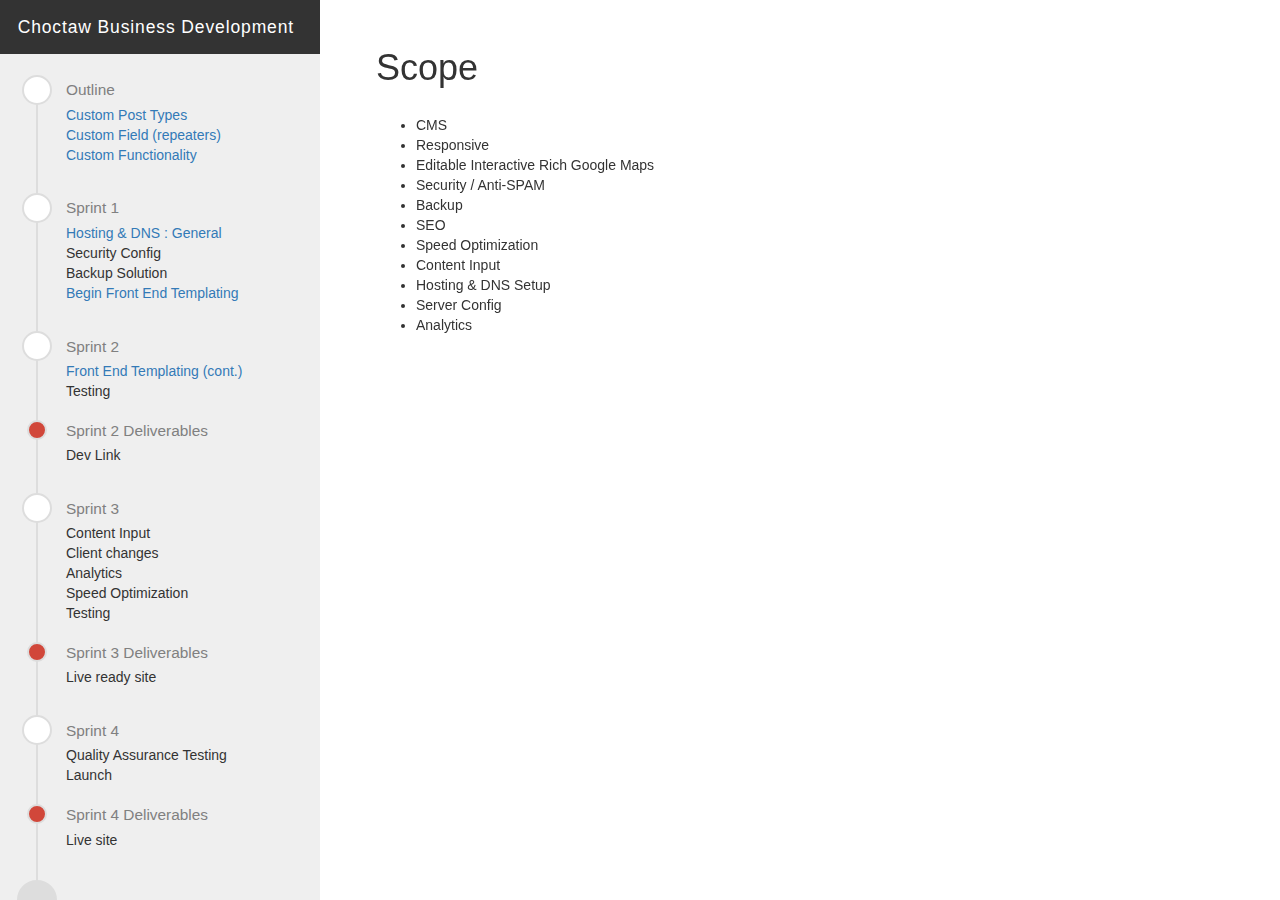
==== index.html @ 486a2cbd "a" ====
<!doctype html>
<html lang="en">
<head>
  <meta charset="UTF-8">
  <title>Choctaw Business Development Project</title>
  <meta name="viewport" content="width=device-width" />
  <link rel="stylesheet" href="//maxcdn.bootstrapcdn.com/bootstrap/3.2.0/css/bootstrap.min.css">
  <link rel="stylesheet" type="text/css" href="css/style.css" media="all" />
</head>
<body>

  <div class="col-sm-3 sidebar">
    <h1><a href="scope.html">Choctaw Business Development</a></h1>
    <div class="scroll">
      
        <!-- Make sure we have timeline data -->
        
        <ol class="timeline">
          
            
            <li class="tl-node">
              
                <div class="tl-stamp">Outline</div>
              
              
              
                
                  
                    <a href="cpt.html">Custom Post Types</a>
                  

                
                  
                    <a href="repeaters.html">Custom Field (repeaters)</a>
                  

                
                  
                    <a href="#">Custom Functionality</a>
                  

                
              
            </li>
          
            
            <li class="tl-node">
              
                <div class="tl-stamp">Sprint 1</div>
              
              
              
                
                  
                    <a href="hosting.html">Hosting &amp; DNS : General</a>
                  

                
                  
                      Security Config<br>
                  

                
                  
                      Backup Solution<br>
                  

                
                  
                    <a href="frontend.html">Begin Front End Templating</a>
                  

                
              
            </li>
          
            
            <li class="tl-node">
              
                <div class="tl-stamp">Sprint 2</div>
              
              
              
                
                  
                    <a href="frontend.html">Front End Templating (cont.)</a>
                  

                
                  
                      Testing<br>
                  

                
              
            </li>
          
            
            <li class="tl-node deliverable">
              
                <div class="tl-stamp">Sprint 2 Deliverables</div>
              
              
              
                
                  
                      Dev Link<br>
                  

                
              
            </li>
          
            
            <li class="tl-node">
              
                <div class="tl-stamp">Sprint 3</div>
              
              
              
                
                  
                      Content Input<br>
                  

                
                  
                      Client changes<br>
                  

                
                  
                      Analytics<br>
                  

                
                  
                      Speed Optimization<br>
                  

                
                  
                      Testing<br>
                  

                
              
            </li>
          
            
            <li class="tl-node deliverable">
              
                <div class="tl-stamp">Sprint 3 Deliverables</div>
              
              
              
                
                  
                      Live ready site<br>
                  

                
              
            </li>
          
            
            <li class="tl-node">
              
                <div class="tl-stamp">Sprint 4</div>
              
              
              
                
                  
                      Quality Assurance Testing<br>
                  

                
                  
                      Launch<br>
                  

                
              
            </li>
          
            
            <li class="tl-node deliverable">
              
                <div class="tl-stamp">Sprint 4 Deliverables</div>
              
              
              
                
                  
                      Live site<br>
                  

                
              
            </li>
          
        </ol>
      
    </div>
  </div>


  <div class="col-sm-7 col-sm-offset-3" id='details'>
    <!-- mixins--><!-- common head--><!DOCTYPE html><head><!--link(rel='stylesheet', href='css/style.css')--><!--link(rel='stylesheet', href='//maxcdn.bootstrapcdn.com/bootstrap/3.2.0/css/bootstrap.min.css')--></head><!-- common body--><body></body><!--  +btn('http://rftb.github.io/Winchester-Timeline', 'Back')(class="btn btn-default")--><h1>Scope</h1>
<ul>
<li>CMS</li>
<li>Responsive</li>
<li>Editable Interactive Rich Google Maps</li>
<li>Security / Anti-SPAM</li>
<li>Backup</li>
<li>SEO</li>
<li>Speed Optimization</li>
<li>Content Input</li>
<li>Hosting &amp; DNS Setup</li>
<li>Server Config</li>
<li>Analytics</li>
</ul>

  </div>

<script src="//cdnjs.cloudflare.com/ajax/libs/jquery/2.1.1/jquery.min.js"></script>
<script src="js/main.js"></script>


</body>
</html>
---- css/style.css ----
*{-moz-box-sizing:border-box;-webkit-box-sizing:border-box;box-sizing:border-box;}html,body,object,iframe,fieldset{margin:0 !important;padding:0 !important;border:0 !important;}ol.timeline,.timeline ul{list-style:none;margin:0;padding:0;}header,footer,nav,section,article,hgroup,figure{display:block;}.sidebar>h1{font-size:1.25em;background-color:#333;margin:0 -0.85em;padding:1em;font-weight:300;letter-spacing:0.05em;}.sidebar>h1 a{color:#FFF;}.timeline h1{font-size:2em;letter-spacing:-0.02em;margin-bottom:0.8em;}.timeline h2{text-transform:lowercase;font-size:1.6em;margin:0 0 0.4em;}.timeline h3{font-size:1.4em;margin:0 0 0.2em;text-transform:lowercase;}hr{border:none;margin:1em 0;border-bottom:#ddd solid 1px;}.tl-content{font-weight:bold;}ol.timeline{border-left:2px solid #dddddd;padding-bottom:3em;padding-right:0.5em;margin:1.5em;position:relative;}.timeline:before{content:"";position:absolute;bottom:0;left:-1.47em;width:40px;height:40px;border-radius:40px;background:#dddddd;border:2px solid #dddddd;}.tl-node{padding-left:2em;margin-bottom:2em;padding-top:0.3em;position:relative;}.tl-node a{display:block;}.tl-node:before{content:"";position:absolute;top:0;left:-16px;width:30px;height:30px;border-radius:50%;background:#fff;border:2px solid #dddddd;}.deliverable{margin-top:-1em;}.deliverable:before{left:-11px;top:5px;width:20px;height:20px;background-color:#D1473A;}.tl-stamp{font-size:1.1em;margin-bottom:0.25em;color:gray;}.instructions{max-width:42em;}.instructions ol{list-style:decimal;list-style-position:inside;}.instructions li{margin-bottom:0.5em;line-height:1.4em;}.instructions pre{background:#eee;color:#333332;padding:20px;border-radius:3px;overflow:auto;}h3 .label{font-size:0.5em;position:relative;bottom:0.25em;left:0.5em;}h1{margin-bottom:0.75em;}h1 sub{padding:0.75em 0;display:block;bottom:0;left:0;font-size:0.5em;color:#666;}.sidebar{position:fixed;top:0;left:0;margin:0;background-color:#efefef;color:#333;height:100%;}.sidebar .scroll{height:900px;overflow-x:hidden;overflow-y:scroll;margin-right:-1.1em;}.sidebar .timeline a{-webkit-transition:all 0.5s;-moz-transition:all 0.5s;-ms-transition:all 0.5s;-o-transition:all 0.5s;transition:all 0.5s;}.sidebar .timeline a.active{background-color:#FFF;margin-right:-4em;margin-left:-1em;padding-left:1em;padding:1em;}#details{padding:2em 4em;}
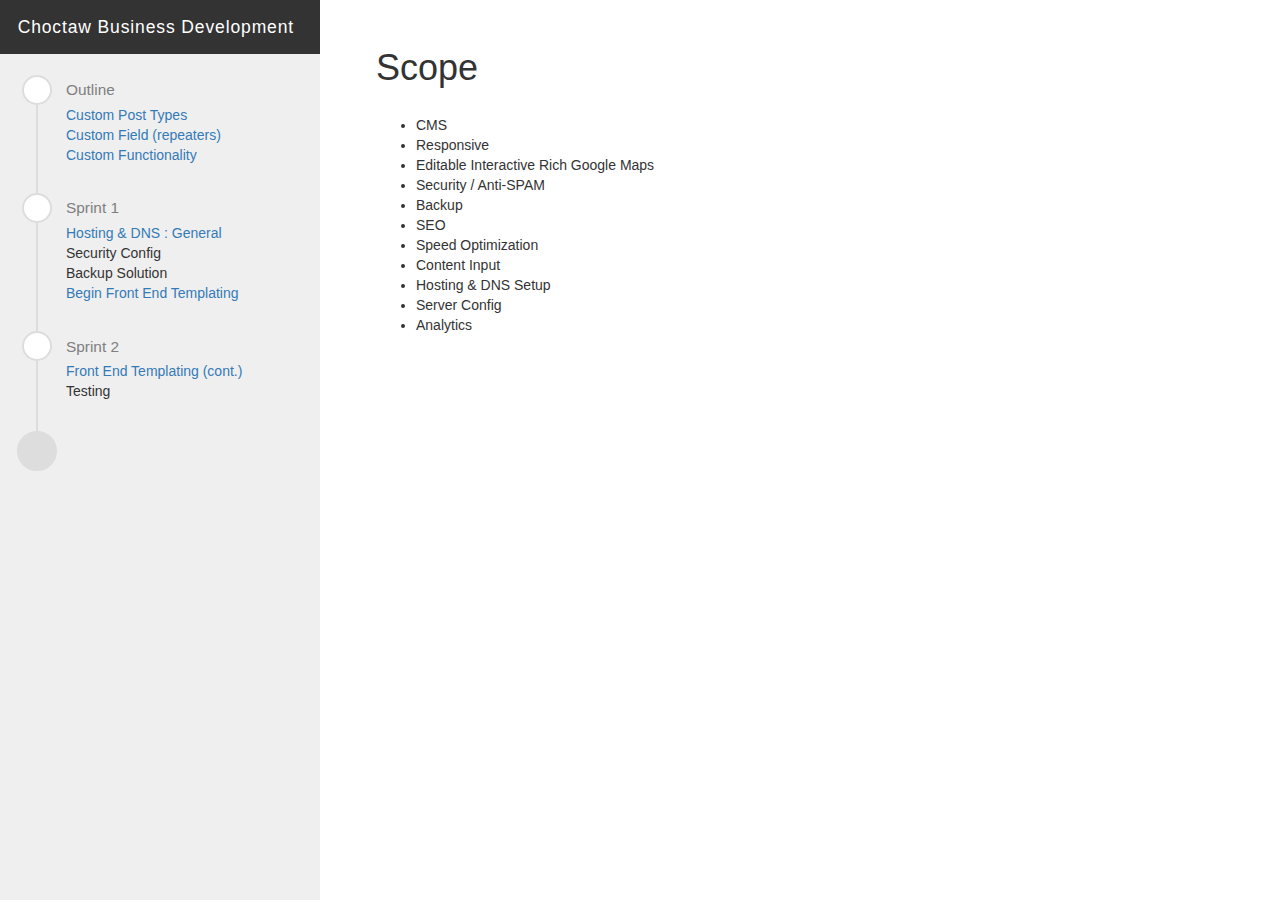
==== commit e8f009b1: "s" ====
--- a/index.html
+++ b/index.html
@@ -95,111 +95,6 @@
               
             </li>
           
-            
-            <li class="tl-node deliverable">
-              
-                <div class="tl-stamp">Sprint 2 Deliverables</div>
-              
-              
-              
-                
-                  
-                      Dev Link<br>
-                  
-
-                
-              
-            </li>
-          
-            
-            <li class="tl-node">
-              
-                <div class="tl-stamp">Sprint 3</div>
-              
-              
-              
-                
-                  
-                      Content Input<br>
-                  
-
-                
-                  
-                      Client changes<br>
-                  
-
-                
-                  
-                      Analytics<br>
-                  
-
-                
-                  
-                      Speed Optimization<br>
-                  
-
-                
-                  
-                      Testing<br>
-                  
-
-                
-              
-            </li>
-          
-            
-            <li class="tl-node deliverable">
-              
-                <div class="tl-stamp">Sprint 3 Deliverables</div>
-              
-              
-              
-                
-                  
-                      Live ready site<br>
-                  
-
-                
-              
-            </li>
-          
-            
-            <li class="tl-node">
-              
-                <div class="tl-stamp">Sprint 4</div>
-              
-              
-              
-                
-                  
-                      Quality Assurance Testing<br>
-                  
-
-                
-                  
-                      Launch<br>
-                  
-
-                
-              
-            </li>
-          
-            
-            <li class="tl-node deliverable">
-              
-                <div class="tl-stamp">Sprint 4 Deliverables</div>
-              
-              
-              
-                
-                  
-                      Live site<br>
-                  
-
-                
-              
-            </li>
-          
         </ol>
       
     </div>
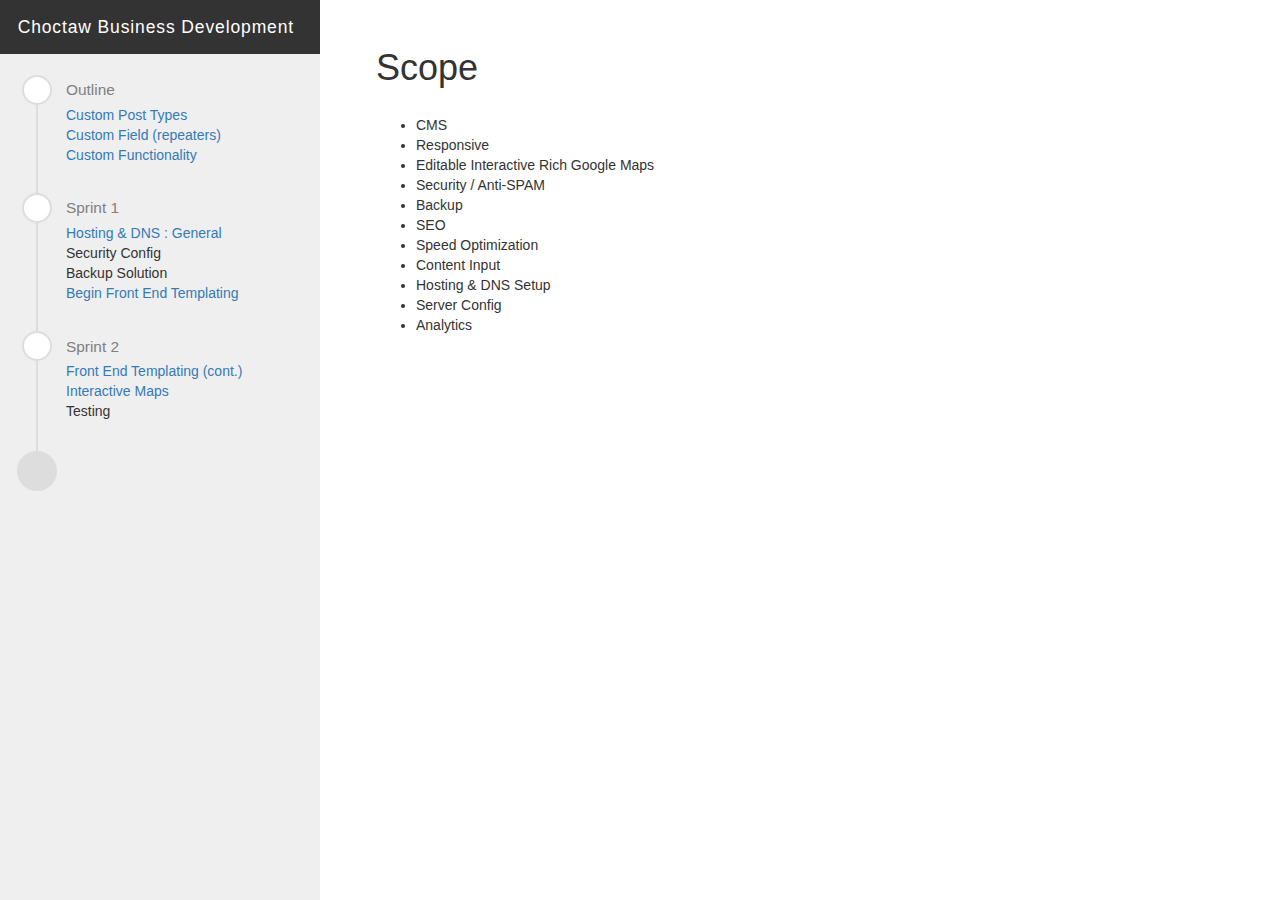
==== commit 98edb0f2: "a" ====
--- a/index.html
+++ b/index.html
@@ -5,6 +5,7 @@
   <title>Choctaw Business Development Project</title>
   <meta name="viewport" content="width=device-width" />
   <link rel="stylesheet" href="//maxcdn.bootstrapcdn.com/bootstrap/3.2.0/css/bootstrap.min.css">
+
   <link rel="stylesheet" type="text/css" href="css/style.css" media="all" />
 </head>
 <body>
@@ -88,6 +89,11 @@
 
                 
                   
+                    <a href="maps.html">Interactive Maps</a>
+                  
+
+                
+                  
                       Testing<br>
                   
 
--- a/css/style.css
+++ b/css/style.css
@@ -1 +1 @@
-*{-moz-box-sizing:border-box;-webkit-box-sizing:border-box;box-sizing:border-box;}html,body,object,iframe,fieldset{margin:0 !important;padding:0 !important;border:0 !important;}ol.timeline,.timeline ul{list-style:none;margin:0;padding:0;}header,footer,nav,section,article,hgroup,figure{display:block;}.sidebar>h1{font-size:1.25em;background-color:#333;margin:0 -0.85em;padding:1em;font-weight:300;letter-spacing:0.05em;}.sidebar>h1 a{color:#FFF;}.timeline h1{font-size:2em;letter-spacing:-0.02em;margin-bottom:0.8em;}.timeline h2{text-transform:lowercase;font-size:1.6em;margin:0 0 0.4em;}.timeline h3{font-size:1.4em;margin:0 0 0.2em;text-transform:lowercase;}hr{border:none;margin:1em 0;border-bottom:#ddd solid 1px;}.tl-content{font-weight:bold;}ol.timeline{border-left:2px solid #dddddd;padding-bottom:3em;padding-right:0.5em;margin:1.5em;position:relative;}.timeline:before{content:"";position:absolute;bottom:0;left:-1.47em;width:40px;height:40px;border-radius:40px;background:#dddddd;border:2px solid #dddddd;}.tl-node{padding-left:2em;margin-bottom:2em;padding-top:0.3em;position:relative;}.tl-node a{display:block;}.tl-node:before{content:"";position:absolute;top:0;left:-16px;width:30px;height:30px;border-radius:50%;background:#fff;border:2px solid #dddddd;}.deliverable{margin-top:-1em;}.deliverable:before{left:-11px;top:5px;width:20px;height:20px;background-color:#D1473A;}.tl-stamp{font-size:1.1em;margin-bottom:0.25em;color:gray;}.instructions{max-width:42em;}.instructions ol{list-style:decimal;list-style-position:inside;}.instructions li{margin-bottom:0.5em;line-height:1.4em;}.instructions pre{background:#eee;color:#333332;padding:20px;border-radius:3px;overflow:auto;}h3 .label{font-size:0.5em;position:relative;bottom:0.25em;left:0.5em;}h1{margin-bottom:0.75em;}h1 sub{padding:0.75em 0;display:block;bottom:0;left:0;font-size:0.5em;color:#666;}.sidebar{position:fixed;top:0;left:0;margin:0;background-color:#efefef;color:#333;height:100%;}.sidebar .scroll{height:900px;overflow-x:hidden;overflow-y:scroll;margin-right:-1.1em;}.sidebar .timeline a{-webkit-transition:all 0.5s;-moz-transition:all 0.5s;-ms-transition:all 0.5s;-o-transition:all 0.5s;transition:all 0.5s;}.sidebar .timeline a.active{background-color:#FFF;margin-right:-4em;margin-left:-1em;padding-left:1em;padding:1em;}#details{padding:2em 4em;}+*{-moz-box-sizing:border-box;-webkit-box-sizing:border-box;box-sizing:border-box;}html,body,object,iframe,fieldset{margin:0 !important;padding:0 !important;border:0 !important;}ol.timeline,.timeline ul{list-style:none;margin:0;padding:0;}header,footer,nav,section,article,hgroup,figure{display:block;}.sidebar>h1{font-size:1.25em;background-color:#333;margin:0 -0.85em;padding:1em;font-weight:300;letter-spacing:0.05em;}.sidebar>h1 a{color:#FFF;}.timeline h1{font-size:2em;letter-spacing:-0.02em;margin-bottom:0.8em;}.timeline h2{text-transform:lowercase;font-size:1.6em;margin:0 0 0.4em;}.timeline h3{font-size:1.4em;margin:0 0 0.2em;text-transform:lowercase;}hr{border:none;margin:1em 0;border-bottom:#ddd solid 1px;}.tl-content{font-weight:bold;}ol.timeline{border-left:2px solid #dddddd;padding-bottom:3em;padding-right:0.5em;margin:1.5em;position:relative;}.timeline:before{content:"";position:absolute;bottom:0;left:-1.47em;width:40px;height:40px;border-radius:40px;background:#dddddd;border:2px solid #dddddd;}.tl-node{padding-left:2em;margin-bottom:2em;padding-top:0.3em;position:relative;}.tl-node a{display:block;}.tl-node:before{content:"";position:absolute;top:0;left:-16px;width:30px;height:30px;border-radius:50%;background:#fff;border:2px solid #dddddd;}.deliverable{margin-top:-1em;}.deliverable:before{left:-11px;top:5px;width:20px;height:20px;background-color:#D1473A;}.tl-stamp{font-size:1.1em;margin-bottom:0.25em;color:gray;}.instructions{max-width:42em;}.instructions ol{list-style:decimal;list-style-position:inside;}.instructions li{margin-bottom:0.5em;line-height:1.4em;}.instructions pre{background:#eee;color:#333332;padding:20px;border-radius:3px;overflow:auto;}h3 .label{font-size:0.5em;position:relative;bottom:0.25em;left:0.5em;}h1{margin-bottom:0.75em;}h1 sub{padding:0.75em 0;display:block;bottom:0;left:0;font-size:0.5em;color:#666;}.sidebar{position:fixed;top:0;left:0;margin:0;background-color:#efefef;color:#333;height:100%;}.sidebar .scroll{height:900px;overflow-x:hidden;overflow-y:scroll;margin-right:-1.1em;}.sidebar .timeline a{-webkit-transition:all 0.5s;-moz-transition:all 0.5s;-ms-transition:all 0.5s;-o-transition:all 0.5s;transition:all 0.5s;}.sidebar .timeline a.active{background-color:#FFF;margin-right:-4em;margin-left:-1em;padding-left:1em;padding:0.5em;margin-top:0.25em;margin-bottom:0.25em;}#details{padding:2em 4em;}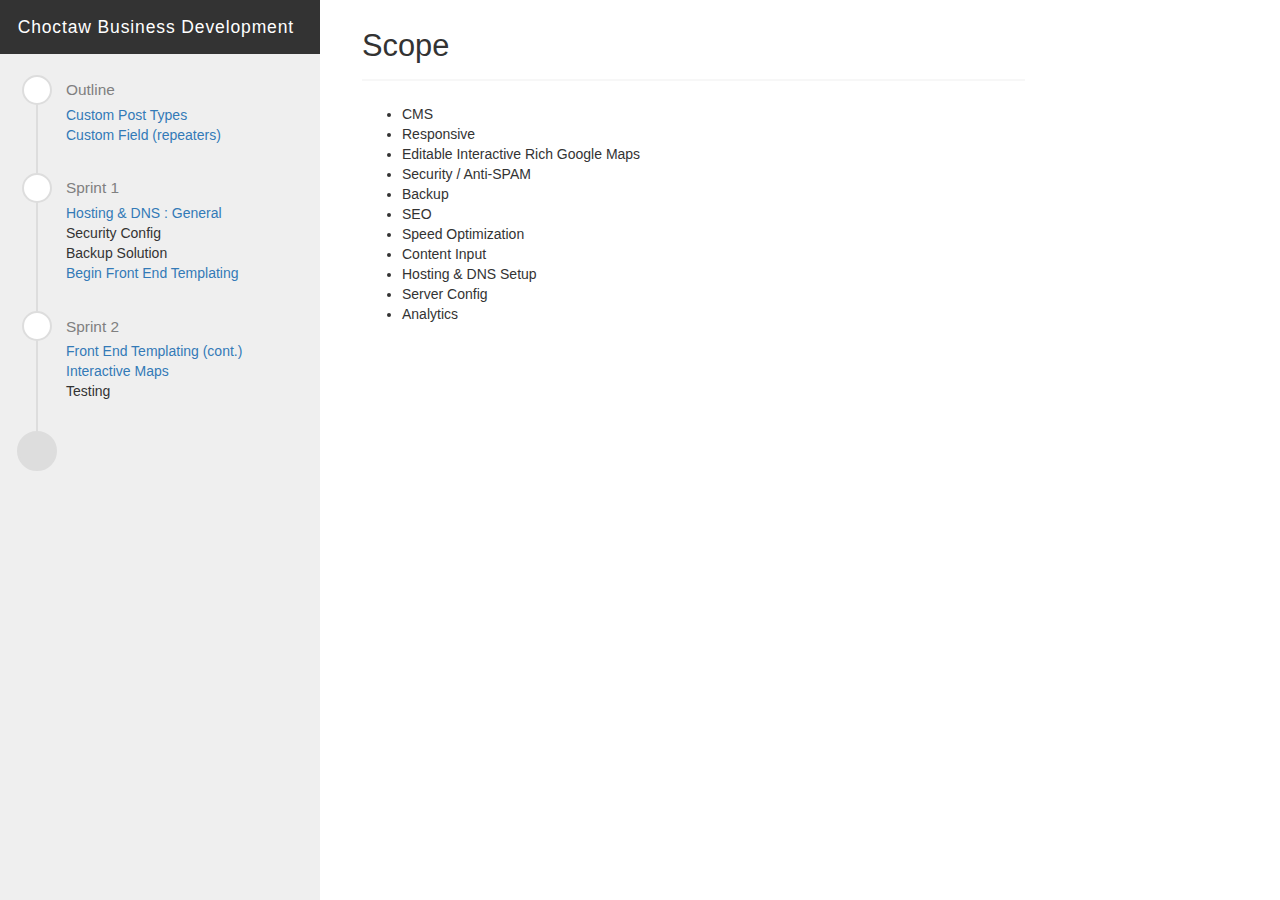
==== commit 41495d8c: "a" ====
--- a/index.html
+++ b/index.html
@@ -33,11 +33,6 @@
                 
                   
                     <a href="repeaters.html">Custom Field (repeaters)</a>
-                  
-
-                
-                  
-                    <a href="#">Custom Functionality</a>
                   
 
                 
--- a/css/style.css
+++ b/css/style.css
@@ -1 +1 @@
-*{-moz-box-sizing:border-box;-webkit-box-sizing:border-box;box-sizing:border-box;}html,body,object,iframe,fieldset{margin:0 !important;padding:0 !important;border:0 !important;}ol.timeline,.timeline ul{list-style:none;margin:0;padding:0;}header,footer,nav,section,article,hgroup,figure{display:block;}.sidebar>h1{font-size:1.25em;background-color:#333;margin:0 -0.85em;padding:1em;font-weight:300;letter-spacing:0.05em;}.sidebar>h1 a{color:#FFF;}.timeline h1{font-size:2em;letter-spacing:-0.02em;margin-bottom:0.8em;}.timeline h2{text-transform:lowercase;font-size:1.6em;margin:0 0 0.4em;}.timeline h3{font-size:1.4em;margin:0 0 0.2em;text-transform:lowercase;}hr{border:none;margin:1em 0;border-bottom:#ddd solid 1px;}.tl-content{font-weight:bold;}ol.timeline{border-left:2px solid #dddddd;padding-bottom:3em;padding-right:0.5em;margin:1.5em;position:relative;}.timeline:before{content:"";position:absolute;bottom:0;left:-1.47em;width:40px;height:40px;border-radius:40px;background:#dddddd;border:2px solid #dddddd;}.tl-node{padding-left:2em;margin-bottom:2em;padding-top:0.3em;position:relative;}.tl-node a{display:block;}.tl-node:before{content:"";position:absolute;top:0;left:-16px;width:30px;height:30px;border-radius:50%;background:#fff;border:2px solid #dddddd;}.deliverable{margin-top:-1em;}.deliverable:before{left:-11px;top:5px;width:20px;height:20px;background-color:#D1473A;}.tl-stamp{font-size:1.1em;margin-bottom:0.25em;color:gray;}.instructions{max-width:42em;}.instructions ol{list-style:decimal;list-style-position:inside;}.instructions li{margin-bottom:0.5em;line-height:1.4em;}.instructions pre{background:#eee;color:#333332;padding:20px;border-radius:3px;overflow:auto;}h3 .label{font-size:0.5em;position:relative;bottom:0.25em;left:0.5em;}h1{margin-bottom:0.75em;}h1 sub{padding:0.75em 0;display:block;bottom:0;left:0;font-size:0.5em;color:#666;}.sidebar{position:fixed;top:0;left:0;margin:0;background-color:#efefef;color:#333;height:100%;}.sidebar .scroll{height:900px;overflow-x:hidden;overflow-y:scroll;margin-right:-1.1em;}.sidebar .timeline a{-webkit-transition:all 0.5s;-moz-transition:all 0.5s;-ms-transition:all 0.5s;-o-transition:all 0.5s;transition:all 0.5s;}.sidebar .timeline a.active{background-color:#FFF;margin-right:-4em;margin-left:-1em;padding-left:1em;padding:0.5em;margin-top:0.25em;margin-bottom:0.25em;}#details{padding:2em 4em;}+*{-moz-box-sizing:border-box;-webkit-box-sizing:border-box;box-sizing:border-box;}html,body,object,iframe,fieldset{margin:0 !important;padding:0 !important;border:0 !important;}ol.timeline,.timeline ul{list-style:none;margin:0;padding:0;}header,footer,nav,section,article,hgroup,figure{display:block;}.sidebar>h1{font-size:1.25em;background-color:#333;margin:0 -0.85em;padding:1em;font-weight:300;letter-spacing:0.05em;}.sidebar>h1 a{color:#FFF;}.timeline h1{font-size:2em;letter-spacing:-0.02em;margin-bottom:0.8em;}.timeline h2{text-transform:lowercase;font-size:1.6em;margin:0 0 0.4em;}.timeline h3{font-size:1.4em;margin:0 0 0.2em;text-transform:lowercase;}hr{border:none;margin:1em 0;border-bottom:#ddd solid 1px;}.tl-content{font-weight:bold;}ol.timeline{border-left:2px solid #dddddd;padding-bottom:3em;padding-right:0.5em;margin:1.5em;position:relative;}.timeline:before{content:"";position:absolute;bottom:0;left:-1.47em;width:40px;height:40px;border-radius:40px;background:#dddddd;border:2px solid #dddddd;}.tl-node{padding-left:2em;margin-bottom:2em;padding-top:0.3em;position:relative;}.tl-node a{display:block;}.tl-node:before{content:"";position:absolute;top:0;left:-16px;width:30px;height:30px;border-radius:50%;background:#fff;border:2px solid #dddddd;}.deliverable{margin-top:-1em;}.deliverable:before{left:-11px;top:5px;width:20px;height:20px;background-color:#D1473A;}.tl-stamp{font-size:1.1em;margin-bottom:0.25em;color:gray;}.instructions{max-width:42em;}.instructions ol{list-style:decimal;list-style-position:inside;}.instructions li{margin-bottom:0.5em;line-height:1.4em;}.instructions pre{background:#eee;color:#333332;padding:20px;border-radius:3px;overflow:auto;}h3 .label{font-size:0.5em;position:relative;bottom:0.25em;left:0.5em;}h1{margin-bottom:0.75em;}h1 sub{padding:0.75em 0;display:block;bottom:0;left:0;font-size:0.5em;color:#666;}.sidebar{position:fixed;top:0;left:0;margin:0;background-color:#efefef;color:#333;height:100%;}.sidebar .scroll{height:900px;overflow-x:hidden;overflow-y:scroll;margin-right:-1.1em;}.sidebar .timeline a{-webkit-transition:all 0.5s;-moz-transition:all 0.5s;-ms-transition:all 0.5s;-o-transition:all 0.5s;transition:all 0.5s;}.sidebar .timeline a.active{background-color:#FFF;margin-right:-4em;margin-left:-1em;padding-left:1em;padding:0.5em;margin-top:0.25em;margin-bottom:0.25em;}#details{padding:1em 3em;}#details h1{border-bottom:2px solid #f7f7f7;margin-top:0.5em;padding-bottom:0.5em;font-size:2.2em;}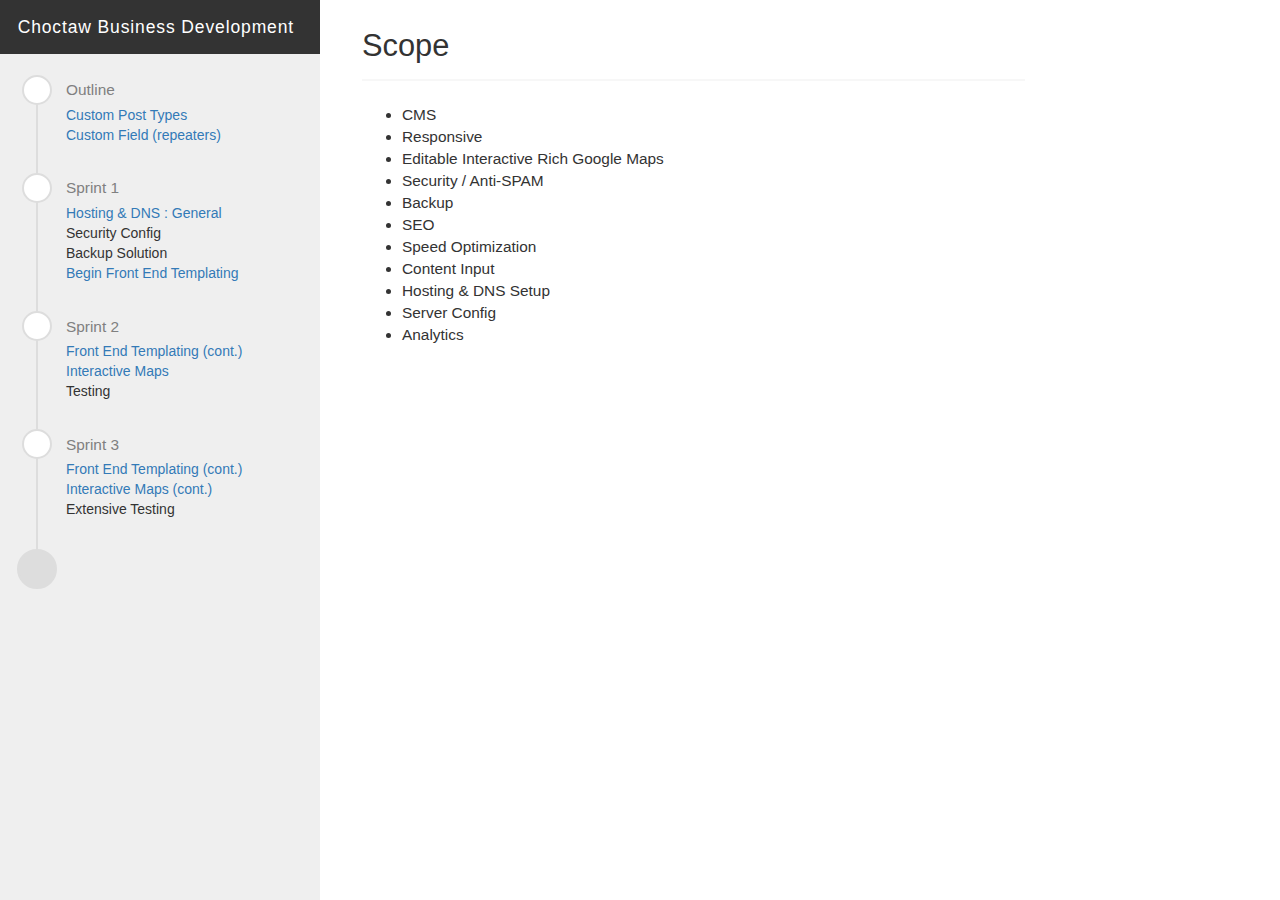
==== commit 9b41f841: "s" ====
--- a/index.html
+++ b/index.html
@@ -96,6 +96,32 @@
               
             </li>
           
+            
+            <li class="tl-node">
+              
+                <div class="tl-stamp">Sprint 3</div>
+              
+              
+              
+                
+                  
+                    <a href="frontend.html">Front End Templating (cont.)</a>
+                  
+
+                
+                  
+                    <a href="maps.html">Interactive Maps (cont.)</a>
+                  
+
+                
+                  
+                      Extensive Testing<br>
+                  
+
+                
+              
+            </li>
+          
         </ol>
       
     </div>
--- a/css/style.css
+++ b/css/style.css
@@ -1 +1 @@
-*{-moz-box-sizing:border-box;-webkit-box-sizing:border-box;box-sizing:border-box;}html,body,object,iframe,fieldset{margin:0 !important;padding:0 !important;border:0 !important;}ol.timeline,.timeline ul{list-style:none;margin:0;padding:0;}header,footer,nav,section,article,hgroup,figure{display:block;}.sidebar>h1{font-size:1.25em;background-color:#333;margin:0 -0.85em;padding:1em;font-weight:300;letter-spacing:0.05em;}.sidebar>h1 a{color:#FFF;}.timeline h1{font-size:2em;letter-spacing:-0.02em;margin-bottom:0.8em;}.timeline h2{text-transform:lowercase;font-size:1.6em;margin:0 0 0.4em;}.timeline h3{font-size:1.4em;margin:0 0 0.2em;text-transform:lowercase;}hr{border:none;margin:1em 0;border-bottom:#ddd solid 1px;}.tl-content{font-weight:bold;}ol.timeline{border-left:2px solid #dddddd;padding-bottom:3em;padding-right:0.5em;margin:1.5em;position:relative;}.timeline:before{content:"";position:absolute;bottom:0;left:-1.47em;width:40px;height:40px;border-radius:40px;background:#dddddd;border:2px solid #dddddd;}.tl-node{padding-left:2em;margin-bottom:2em;padding-top:0.3em;position:relative;}.tl-node a{display:block;}.tl-node:before{content:"";position:absolute;top:0;left:-16px;width:30px;height:30px;border-radius:50%;background:#fff;border:2px solid #dddddd;}.deliverable{margin-top:-1em;}.deliverable:before{left:-11px;top:5px;width:20px;height:20px;background-color:#D1473A;}.tl-stamp{font-size:1.1em;margin-bottom:0.25em;color:gray;}.instructions{max-width:42em;}.instructions ol{list-style:decimal;list-style-position:inside;}.instructions li{margin-bottom:0.5em;line-height:1.4em;}.instructions pre{background:#eee;color:#333332;padding:20px;border-radius:3px;overflow:auto;}h3 .label{font-size:0.5em;position:relative;bottom:0.25em;left:0.5em;}h1{margin-bottom:0.75em;}h1 sub{padding:0.75em 0;display:block;bottom:0;left:0;font-size:0.5em;color:#666;}.sidebar{position:fixed;top:0;left:0;margin:0;background-color:#efefef;color:#333;height:100%;}.sidebar .scroll{height:900px;overflow-x:hidden;overflow-y:scroll;margin-right:-1.1em;}.sidebar .timeline a{-webkit-transition:all 0.5s;-moz-transition:all 0.5s;-ms-transition:all 0.5s;-o-transition:all 0.5s;transition:all 0.5s;}.sidebar .timeline a.active{background-color:#FFF;margin-right:-4em;margin-left:-1em;padding-left:1em;padding:0.5em;margin-top:0.25em;margin-bottom:0.25em;}#details{padding:1em 3em;}#details h1{border-bottom:2px solid #f7f7f7;margin-top:0.5em;padding-bottom:0.5em;font-size:2.2em;}+*{-moz-box-sizing:border-box;-webkit-box-sizing:border-box;box-sizing:border-box;}html,body,object,iframe,fieldset{margin:0 !important;padding:0 !important;border:0 !important;}ol.timeline,.timeline ul{list-style:none;margin:0;padding:0;}header,footer,nav,section,article,hgroup,figure{display:block;}.sidebar>h1{font-size:1.25em;background-color:#333;margin:0 -0.85em;padding:1em;font-weight:300;letter-spacing:0.05em;}.sidebar>h1 a{color:#FFF;}.timeline h1{font-size:2em;letter-spacing:-0.02em;margin-bottom:0.8em;}.timeline h2{text-transform:lowercase;font-size:1.6em;margin:0 0 0.4em;}.timeline h3{font-size:1.4em;margin:0 0 0.2em;text-transform:lowercase;}hr{border:none;margin:1em 0;border-bottom:#ddd solid 1px;}.tl-content{font-weight:bold;}ol.timeline{border-left:2px solid #dddddd;padding-bottom:3em;padding-right:0.5em;margin:1.5em;position:relative;}.timeline:before{content:"";position:absolute;bottom:0;left:-1.47em;width:40px;height:40px;border-radius:40px;background:#dddddd;border:2px solid #dddddd;}.tl-node{padding-left:2em;margin-bottom:2em;padding-top:0.3em;position:relative;}.tl-node a{display:block;}.tl-node:before{content:"";position:absolute;top:0;left:-16px;width:30px;height:30px;border-radius:50%;background:#fff;border:2px solid #dddddd;}.deliverable{margin-top:-1em;}.deliverable:before{left:-11px;top:5px;width:20px;height:20px;background-color:#D1473A;}.tl-stamp{font-size:1.1em;margin-bottom:0.25em;color:gray;}.instructions{max-width:42em;}.instructions ol{list-style:decimal;list-style-position:inside;}.instructions li{margin-bottom:0.5em;line-height:1.4em;}.instructions pre{background:#eee;color:#333332;padding:20px;border-radius:3px;overflow:auto;}h3 .label{font-size:0.5em;position:relative;bottom:0.25em;left:0.5em;}h1{margin-bottom:0.75em;}h1 sub{padding:0.75em 0;display:block;bottom:0;left:0;font-size:0.5em;color:#666;}.sidebar{position:fixed;top:0;left:0;margin:0;background-color:#efefef;color:#333;height:100%;}.sidebar .scroll{height:900px;overflow-x:hidden;overflow-y:scroll;margin-right:-1.1em;}.sidebar .timeline a{-webkit-transition:all 0.5s;-moz-transition:all 0.5s;-ms-transition:all 0.5s;-o-transition:all 0.5s;transition:all 0.5s;}.sidebar .timeline a.active{background-color:#FFF;margin-right:-4em;margin-left:-1em;padding-left:1em;padding:0.5em;margin-top:0.25em;margin-bottom:0.25em;}#details{padding:1em 3em;}#details h1{border-bottom:2px solid #f7f7f7;margin-top:0.5em;padding-bottom:0.5em;font-size:2.2em;}#details h2,#details h3,#details h4{margin:0.75em 0 0.4em;}#details p,#details ul,#details ol{font-size:1.1em;}#details hr{margin:2em 0;border-top:1px solid #f7f7f7;border-color:#f7f7f7;}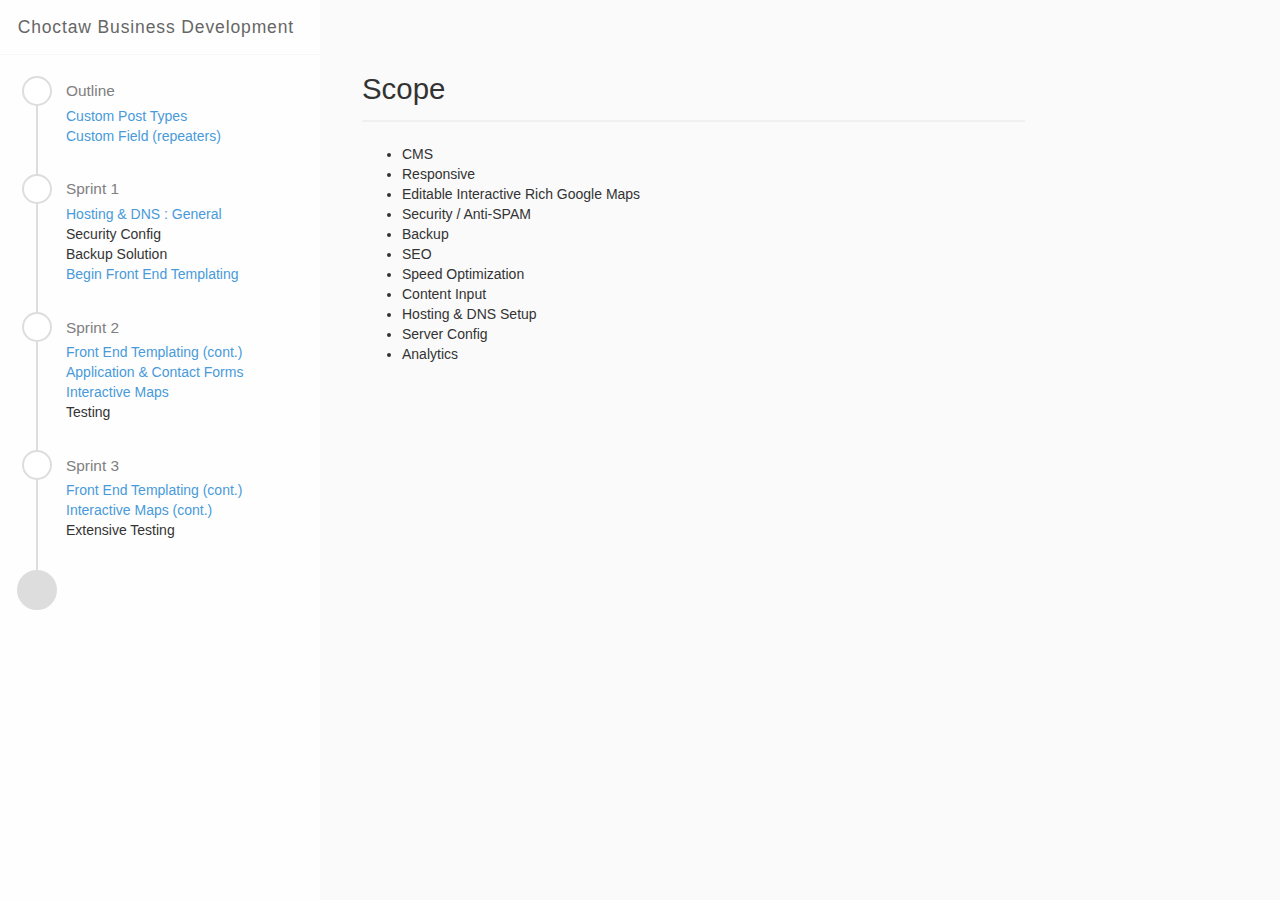
==== commit ef25ccdb: "a" ====
--- a/index.html
+++ b/index.html
@@ -84,6 +84,11 @@
 
                 
                   
+                    <a href="forms.html">Application &amp; Contact Forms</a>
+                  
+
+                
+                  
                     <a href="maps.html">Interactive Maps</a>
                   
 
--- a/css/style.css
+++ b/css/style.css
@@ -1 +1 @@
-*{-moz-box-sizing:border-box;-webkit-box-sizing:border-box;box-sizing:border-box;}html,body,object,iframe,fieldset{margin:0 !important;padding:0 !important;border:0 !important;}ol.timeline,.timeline ul{list-style:none;margin:0;padding:0;}header,footer,nav,section,article,hgroup,figure{display:block;}.sidebar>h1{font-size:1.25em;background-color:#333;margin:0 -0.85em;padding:1em;font-weight:300;letter-spacing:0.05em;}.sidebar>h1 a{color:#FFF;}.timeline h1{font-size:2em;letter-spacing:-0.02em;margin-bottom:0.8em;}.timeline h2{text-transform:lowercase;font-size:1.6em;margin:0 0 0.4em;}.timeline h3{font-size:1.4em;margin:0 0 0.2em;text-transform:lowercase;}hr{border:none;margin:1em 0;border-bottom:#ddd solid 1px;}.tl-content{font-weight:bold;}ol.timeline{border-left:2px solid #dddddd;padding-bottom:3em;padding-right:0.5em;margin:1.5em;position:relative;}.timeline:before{content:"";position:absolute;bottom:0;left:-1.47em;width:40px;height:40px;border-radius:40px;background:#dddddd;border:2px solid #dddddd;}.tl-node{padding-left:2em;margin-bottom:2em;padding-top:0.3em;position:relative;}.tl-node a{display:block;}.tl-node:before{content:"";position:absolute;top:0;left:-16px;width:30px;height:30px;border-radius:50%;background:#fff;border:2px solid #dddddd;}.deliverable{margin-top:-1em;}.deliverable:before{left:-11px;top:5px;width:20px;height:20px;background-color:#D1473A;}.tl-stamp{font-size:1.1em;margin-bottom:0.25em;color:gray;}.instructions{max-width:42em;}.instructions ol{list-style:decimal;list-style-position:inside;}.instructions li{margin-bottom:0.5em;line-height:1.4em;}.instructions pre{background:#eee;color:#333332;padding:20px;border-radius:3px;overflow:auto;}h3 .label{font-size:0.5em;position:relative;bottom:0.25em;left:0.5em;}h1{margin-bottom:0.75em;}h1 sub{padding:0.75em 0;display:block;bottom:0;left:0;font-size:0.5em;color:#666;}.sidebar{position:fixed;top:0;left:0;margin:0;background-color:#efefef;color:#333;height:100%;}.sidebar .scroll{height:900px;overflow-x:hidden;overflow-y:scroll;margin-right:-1.1em;}.sidebar .timeline a{-webkit-transition:all 0.5s;-moz-transition:all 0.5s;-ms-transition:all 0.5s;-o-transition:all 0.5s;transition:all 0.5s;}.sidebar .timeline a.active{background-color:#FFF;margin-right:-4em;margin-left:-1em;padding-left:1em;padding:0.5em;margin-top:0.25em;margin-bottom:0.25em;}#details{padding:1em 3em;}#details h1{border-bottom:2px solid #f7f7f7;margin-top:0.5em;padding-bottom:0.5em;font-size:2.2em;}#details h2,#details h3,#details h4{margin:0.75em 0 0.4em;}#details p,#details ul,#details ol{font-size:1.1em;}#details hr{margin:2em 0;border-top:1px solid #f7f7f7;border-color:#f7f7f7;}+*{-moz-box-sizing:border-box;-webkit-box-sizing:border-box;box-sizing:border-box;}html,body,object,iframe,fieldset{margin:0 !important;padding:0 !important;background:#fafafa;border:0 !important;}ol.timeline,.timeline ul{list-style:none;margin:0;padding:0;}header,footer,nav,section,article,hgroup,figure{display:block;}a{color:#489ADA;}.sidebar>h1{font-size:1.25em;margin:0 -0.85em;padding:1em;font-weight:300;border-bottom:1px solid #f7f7f7;letter-spacing:0.05em;}.sidebar>h1 a{color:#666;color:#666;}.timeline h1{font-size:2em;letter-spacing:-0.02em;margin-bottom:0.8em;}.timeline h2{text-transform:lowercase;font-size:1.6em;margin:0 0 0.4em;}.timeline h3{font-size:1.4em;margin:0 0 0.2em;text-transform:lowercase;}hr{border:none;margin:1em 0;border-bottom:#ddd solid 1px;}.tl-content{font-weight:bold;}ol.timeline{border-left:2px solid #dddddd;padding-bottom:3em;padding-right:0.5em;margin:1.5em;position:relative;}.timeline:before{content:"";position:absolute;bottom:0;left:-1.47em;width:40px;height:40px;border-radius:40px;background:#dddddd;border:2px solid #dddddd;}.tl-node{padding-left:2em;margin-bottom:2em;padding-top:0.3em;position:relative;}.tl-node a{display:block;}.tl-node:before{content:"";position:absolute;top:0;left:-16px;width:30px;height:30px;border-radius:50%;background:#fff;border:2px solid #dddddd;}.deliverable{margin-top:-1em;}.deliverable:before{left:-11px;top:5px;width:20px;height:20px;background-color:#D1473A;}.tl-stamp{font-size:1.1em;margin-bottom:0.25em;color:gray;}.instructions{max-width:42em;}.instructions ol{list-style:decimal;list-style-position:inside;}.instructions li{margin-bottom:0.5em;line-height:1.4em;}.instructions pre{background:#eee;color:#333332;padding:20px;border-radius:3px;overflow:auto;}h3 .label{font-size:0.5em;position:relative;bottom:0.25em;left:0.5em;}h1{margin-bottom:0.75em;}h1 sub{padding:0.75em 0;display:block;bottom:0;left:0;font-size:0.5em;color:#666;}.sidebar{position:fixed;top:0;left:0;margin:0;background-color:#fefefe;color:#333;height:100%;}.sidebar .scroll{height:900px;overflow-x:hidden;overflow-y:scroll;margin-right:-1.1em;}.sidebar .timeline a{-webkit-transition:all 0.5s;-moz-transition:all 0.5s;-ms-transition:all 0.5s;-o-transition:all 0.5s;transition:all 0.5s;}.sidebar .timeline a.active{background-color:#fafafa;margin-right:-4em;margin-left:-1em;padding-left:1em;padding:0.5em;margin-top:0.25em;margin-bottom:0.25em;}#details{padding:1em 3em;}#details h1{border-bottom:2px solid #f0f0f0;margin-top:2em;padding-bottom:0.5em;font-size:2.1em;}#details h2{font-size:1.7em;font-weight:300;}#details h2,#details h3,#details h4{margin:0.75em 0 0.5em;}#details hr{margin:2em 0;border-top:1px solid #f7f7f7;border-color:#f7f7f7;}